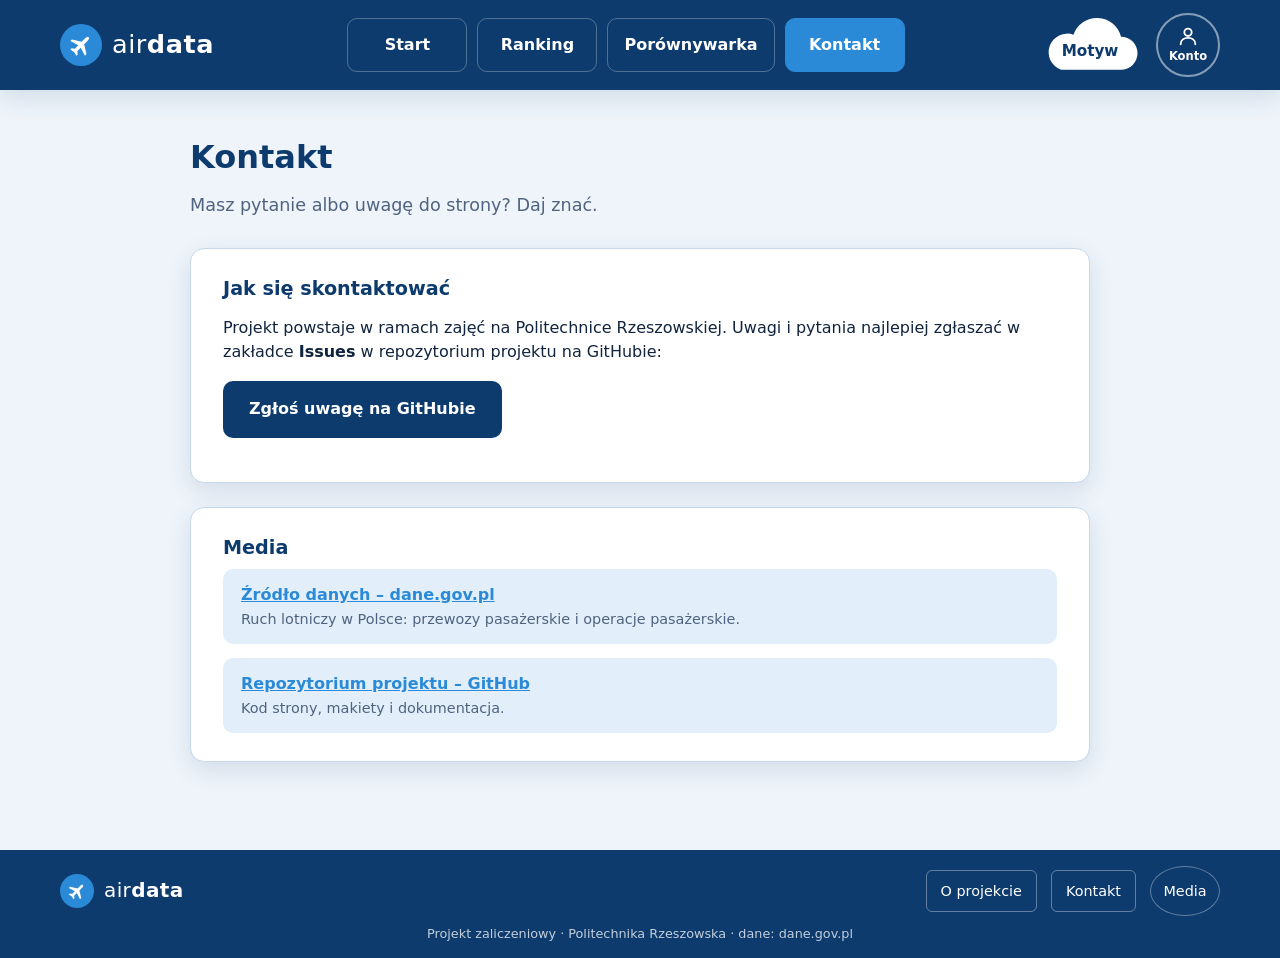
==== kontakt.html @ 06a41298 "Add page structure and navigation (stage 1) Add six HTML pages with shared header and footer, styles" ====
<!DOCTYPE html>
<html lang="pl">
<head>
  <meta charset="UTF-8">
  <meta name="viewport" content="width=device-width, initial-scale=1">
  <title>Kontakt – airdata</title>
  <meta name="description" content="Kontakt oraz źródła danych projektu airdata.">
  <link rel="icon" href="img/favicon.svg" type="image/svg+xml">
  <link rel="stylesheet" href="css/style.css">
  <script src="js/menu.js" defer></script>
</head>
<body>
  <!-- NAGŁÓWEK: logo, menu, przyciski Motyw i Konto (taki sam na każdej stronie) -->
  <header class="site-header">
    <div class="header-inner">
      <a class="logo" href="index.html" aria-label="airdata – strona główna">
        <span class="logo-icon">
          <svg viewBox="0 0 24 24" aria-hidden="true"><g transform="rotate(45 12 12)"><path d="M12 2c1.2 0 1.6 1.4 1.6 2.6v4.9l7.9 4.8v2.1l-7.9-2.4v4.4l2.4 1.9V22L12 21.1 8 22v-1.7l2.4-1.9v-4.4l-7.9 2.4v-2.1l7.9-4.8V4.6C10.4 3.4 10.8 2 12 2z"/></g></svg>
        </span>
        <span class="logo-text">air<strong>data</strong></span>
      </a>

      <!-- Przycisk ☰ widoczny tylko na telefonie -->
      <button class="menu-btn" type="button" aria-label="Menu" aria-expanded="false" aria-controls="main-nav">☰</button>

      <nav class="main-nav" id="main-nav" aria-label="Menu główne">
        <a class="nav-link" href="index.html">Start</a>
        <a class="nav-link" href="ranking.html">Ranking</a>
        <a class="nav-link" href="porownywarka.html">Porównywarka</a>
        <a class="nav-link" href="kontakt.html" aria-current="page">Kontakt</a>
      </nav>

      <div class="header-actions">
        <!-- Motyw: przycisk w kształcie chmurki, panel dojdzie w etapie 8 -->
        <button class="theme-btn" type="button" title="Wybór motywu pojawi się w etapie 8">
          <svg class="cloud-shape" viewBox="0 0 100 60" aria-hidden="true">
            <path d="M22 54H80A16 16 0 0 0 80 22A24 24 0 0 0 34 20A18 18 0 0 0 22 54Z"/>
          </svg>
          <span class="theme-btn-label">Motyw</span>
        </button>

        <!-- Konto: okrągły przycisk, logowanie dojdzie w etapie 9 -->
        <button class="account-btn" type="button" title="Logowanie pojawi się w etapie 9">
          <svg viewBox="0 0 24 24" aria-hidden="true">
            <circle cx="12" cy="8" r="4"/>
            <path d="M4 21c0-4.4 3.6-7 8-7s8 2.6 8 7"/>
          </svg>
          <span>Konto</span>
        </button>
      </div>
    </div>
  </header>

  <main class="main page">
    <div class="page-head">
      <h1>Kontakt</h1>
      <p class="lead">Masz pytanie albo uwagę do strony? Daj znać.</p>
    </div>

    <section class="panel" aria-labelledby="kontakt-tytul">
      <h2 class="panel-title" id="kontakt-tytul">Jak się skontaktować</h2>
      <p>
        Projekt powstaje w ramach zajęć na Politechnice Rzeszowskiej. Uwagi i pytania
        najlepiej zgłaszać w zakładce <strong>Issues</strong> w repozytorium projektu
        na GitHubie:
      </p>
      <p>
        <a class="btn btn-primary" href="https://github.com/PanBombelski/airdata-passenger-stats/issues">Zgłoś uwagę na GitHubie</a>
      </p>
    </section>

    <!-- MEDIA: tu prowadzi okrągły przycisk „Media” ze stopki -->
    <section class="panel" id="media" aria-labelledby="media-tytul">
      <h2 class="panel-title" id="media-tytul">Media</h2>
      <ul class="link-list">
        <li>
          <a href="https://dane.gov.pl/pl/dataset/3791,ruch-lotniczy-w-polsce-przewozy-pasazerskie-operac/resource/55624/table?page=1&amp;per_page=20&amp;q=&amp;sort=">Źródło danych – dane.gov.pl</a>
          <span>Ruch lotniczy w Polsce: przewozy pasażerskie i operacje pasażerskie.</span>
        </li>
        <li>
          <a href="https://github.com/PanBombelski/airdata-passenger-stats">Repozytorium projektu – GitHub</a>
          <span>Kod strony, makiety i dokumentacja.</span>
        </li>
      </ul>
    </section>
  </main>

  <!-- STOPKA: logo, O projekcie, Kontakt, Media (taka sama na każdej stronie) -->
  <footer class="site-footer">
    <div class="footer-inner">
      <a class="logo logo--footer" href="index.html" aria-label="airdata – strona główna">
        <span class="logo-icon">
          <svg viewBox="0 0 24 24" aria-hidden="true"><g transform="rotate(45 12 12)"><path d="M12 2c1.2 0 1.6 1.4 1.6 2.6v4.9l7.9 4.8v2.1l-7.9-2.4v4.4l2.4 1.9V22L12 21.1 8 22v-1.7l2.4-1.9v-4.4l-7.9 2.4v-2.1l7.9-4.8V4.6C10.4 3.4 10.8 2 12 2z"/></g></svg>
        </span>
        <span class="logo-text">air<strong>data</strong></span>
      </a>

      <nav class="footer-nav" aria-label="Stopka">
        <a class="footer-link" href="index.html#o-projekcie">O projekcie</a>
        <a class="footer-link" href="kontakt.html">Kontakt</a>
        <a class="footer-link footer-link--round" href="kontakt.html#media">Media</a>
      </nav>
    </div>
    <p class="footer-note">Projekt zaliczeniowy · Politechnika Rzeszowska · dane: dane.gov.pl</p>
  </footer>
</body>
</html>
---- css/style.css ----
/* =========================================================
   airdata – arkusz stylów
   Kolory są zapisane jako zmienne CSS. Dzięki temu motyw
   ciemny (etap 8) podmienia tylko wartości zmiennych.
   ========================================================= */

/* ---------- 1. KOLORY: motyw jasny (domyślny) ---------- */
:root {
  --bg: #eef4fa;              /* tło strony – jasne niebo */
  --surface: #ffffff;         /* tło kart i paneli */
  --surface-alt: #e2eef9;     /* tło wyróżnionych elementów */
  --text: #10243e;            /* główny kolor tekstu */
  --text-muted: #4f6380;      /* tekst pomocniczy */
  --primary: #0d3b6e;         /* granat – kolor przewodni */
  --primary-hover: #0a2e57;
  --on-primary: #ffffff;      /* tekst na granatowym tle */
  --accent: #2b8ad8;          /* błękit nieba – akcent */
  --accent-soft: #d6eafb;     /* bardzo jasny błękit */
  --border: #c6d8ea;          /* obramowania */
  --header-bg: #0d3b6e;       /* tło nagłówka i stopki */
  --header-text: #ffffff;
  --header-link-hover: rgba(255, 255, 255, 0.14);
  --cloud: #ffffff;           /* wypełnienie chmurki „Motyw” */
  --cloud-text: #0d3b6e;
  --note-bg: #fff6e0;         /* tło uwag (jak światła pasa startowego) */
  --note-border: #f2a33a;
  --focus: #f2a33a;           /* obwódka elementu wybranego klawiszem Tab */
  --shadow: 0 8px 24px rgba(13, 59, 110, 0.12);
  --radius: 14px;             /* zaokrąglenie rogów */
  --radius-big: 40px;         /* zaokrąglenie dużego pola na stronie Start */
}

/* ---------- 2. KOLORY: motyw ciemny (grafit) ----------
   Na razie nieużywany. W etapie 8 skrypt theme.js doda do <html>
   atrybut data-theme="dark" i wtedy zadziałają te wartości. */
:root[data-theme="dark"] {
  --bg: #15191f;
  --surface: #1e242c;
  --surface-alt: #27303b;
  --text: #e6edf5;
  --text-muted: #9fb0c4;
  --primary: #5bb0f0;
  --primary-hover: #7cc1f4;
  --on-primary: #0d1620;
  --accent: #5bb0f0;
  --accent-soft: #1f3550;
  --border: #36414e;
  --header-bg: #0f1419;
  --header-text: #e6edf5;
  --header-link-hover: rgba(255, 255, 255, 0.08);
  --cloud: #27303b;
  --cloud-text: #e6edf5;
  --note-bg: #2c2618;
  --note-border: #c98a2e;
  --focus: #f2a33a;
  --shadow: 0 8px 24px rgba(0, 0, 0, 0.35);
}

/* ---------- 3. PODSTAWY ---------- */
*,
*::before,
*::after {
  box-sizing: border-box; /* szerokość elementu obejmuje ramkę i odstęp */
}

html {
  scroll-behavior: smooth; /* płynne przewijanie do #o-projekcie i #media */
}

body {
  margin: 0;
  min-height: 100vh;
  display: flex;
  flex-direction: column; /* stopka zawsze na dole ekranu */
  font-family: "Segoe UI", system-ui, -apple-system, Roboto, Arial, sans-serif;
  font-size: 16px;
  line-height: 1.55;
  color: var(--text);
  background: var(--bg);
}

h1,
h2,
h3 {
  line-height: 1.2;
  margin: 0 0 0.5em;
}

a {
  color: var(--accent);
}

img,
svg {
  display: block;
  max-width: 100%;
}

/* Wyraźna obwódka przy poruszaniu się klawiszem Tab */
a:focus-visible,
button:focus-visible {
  outline: 3px solid var(--focus);
  outline-offset: 3px;
}

/* ---------- 4. NAGŁÓWEK ---------- */
.site-header {
  position: relative; /* punkt odniesienia dla rozwijanego menu na telefonie */
  background: var(--header-bg);
  color: var(--header-text);
  box-shadow: var(--shadow);
}

.header-inner {
  max-width: 1200px;
  margin: 0 auto;
  min-height: 90px;
  padding: 12px 20px;
  display: flex;
  align-items: center;
  gap: 16px;
}

/* Logo: ikona samolotu + napis „airdata” */
.logo {
  display: inline-flex;
  align-items: center;
  gap: 10px;
  color: var(--header-text);
  text-decoration: none;
  flex-shrink: 0;
}

.logo-icon {
  width: 42px;
  height: 42px;
  border-radius: 50%;
  background: var(--accent);
  display: grid;
  place-items: center;
}

.logo-icon svg {
  width: 26px;
  height: 26px;
  fill: #ffffff;
}

.logo-text {
  font-size: 1.6rem;
  font-weight: 300;
  letter-spacing: 0.02em;
}

.logo-text strong {
  font-weight: 700;
}

/* Menu główne (komputer): przyciski obok siebie */
.main-nav {
  display: flex;
  gap: 10px;
  margin-left: auto; /* przesuwa menu na środek-prawo, jak na makiecie */
}

.nav-link {
  min-width: 120px;
  padding: 14px 16px;
  border: 1px solid rgba(255, 255, 255, 0.28);
  border-radius: 10px;
  color: var(--header-text);
  text-align: center;
  text-decoration: none;
  font-weight: 600;
  transition: background 0.2s;
}

.nav-link:hover {
  background: var(--header-link-hover);
}

/* Podświetlenie strony, na której jesteśmy */
.nav-link[aria-current="page"] {
  background: var(--accent);
  border-color: var(--accent);
  color: #ffffff;
}

/* Przycisk ☰ – na komputerze ukryty */
.menu-btn {
  display: none;
  width: 44px;
  height: 44px;
  border: 1px solid rgba(255, 255, 255, 0.35);
  border-radius: 10px;
  background: transparent;
  color: var(--header-text);
  font-size: 1.5rem;
  line-height: 1;
  cursor: pointer;
}

/* Prawa strona nagłówka: Motyw i Konto */
.header-actions {
  display: flex;
  align-items: center;
  gap: 14px;
  margin-left: auto;
}

/* Wspólne ustawienia przycisków w nagłówku */
.theme-btn,
.account-btn {
  font: inherit;
  cursor: pointer;
}

/* Motyw – przycisk w kształcie chmurki */
.theme-btn {
  position: relative;
  width: 104px;
  height: 62px;
  padding: 0;
  border: none;
  background: transparent;
}

.cloud-shape {
  position: absolute;
  inset: 0;
  width: 100%;
  height: 100%;
  fill: var(--cloud);
  transition: transform 0.2s;
}

.theme-btn:hover .cloud-shape {
  transform: translateY(-2px); /* chmurka lekko „unosi się” */
}

.theme-btn-label {
  position: relative; /* napis nad chmurką */
  display: block;
  padding-top: 14px;
  color: var(--cloud-text);
  font-weight: 700;
  font-size: 0.95rem;
}

/* Konto – okrągły przycisk */
.account-btn {
  width: 64px;
  height: 64px;
  border-radius: 50%;
  border: 2px solid rgba(255, 255, 255, 0.5);
  background: transparent;
  color: var(--header-text);
  display: flex;
  flex-direction: column;
  align-items: center;
  justify-content: center;
  gap: 1px;
  font-size: 0.72rem;
  font-weight: 600;
  transition: background 0.2s;
}

.account-btn:hover {
  background: var(--header-link-hover);
}

.account-btn svg {
  width: 22px;
  height: 22px;
  fill: none;
  stroke: currentColor;
  stroke-width: 2;
  stroke-linecap: round;
}

/* ---------- 5. TREŚĆ STRONY ---------- */
.main {
  flex: 1; /* treść wypełnia miejsce między nagłówkiem a stopką */
  width: 100%;
  max-width: 1200px;
  margin: 0 auto;
  padding: 48px 20px 64px;
}

/* Przyciski ogólne */
.btn {
  display: inline-flex;
  align-items: center;
  justify-content: center;
  gap: 8px;
  padding: 14px 24px;
  border-radius: 10px;
  border: 2px solid transparent;
  font: inherit;
  font-weight: 700;
  text-decoration: none;
  cursor: pointer;
  transition: background 0.2s, transform 0.2s;
}

.btn-primary {
  background: var(--primary);
  color: var(--on-primary);
}

.btn-primary:hover {
  background: var(--primary-hover);
  transform: translateY(-1px);
}

.btn-secondary {
  background: var(--surface);
  color: var(--primary);
  border-color: var(--primary);
}

.btn:disabled {
  opacity: 0.5;
  cursor: not-allowed;
  transform: none;
}

/* ---------- 6. STRONA START: duże pole (hero) ---------- */
.hero {
  max-width: 840px;
  margin: 0 auto;
  padding: 44px 48px;
  display: grid;
  grid-template-columns: 1fr 260px; /* tekst po lewej, obrazek po prawej */
  gap: 32px;
  align-items: center;
  background: var(--surface);
  border: 1px solid var(--border);
  border-radius: var(--radius-big);
  box-shadow: var(--shadow);
}

.hero-text {
  display: flex;
  flex-direction: column;
  gap: 18px;
}

.hero-desc {
  padding: 22px 24px;
  border-radius: 20px;
  background: var(--surface-alt);
}

.hero-desc h1 {
  font-size: 1.75rem;
  color: var(--primary);
}

.hero-desc p {
  margin: 0;
  color: var(--text-muted);
}

.hero-desc .eyebrow {
  margin-bottom: 6px;
  font-size: 0.8rem;
  font-weight: 700;
  letter-spacing: 0.08em;
  text-transform: uppercase;
  color: var(--accent);
}

.hero-link {
  font-size: 1.05rem;
}

.hero-img img {
  width: 100%;
  height: auto;
  border-radius: 20px;
}

/* ---------- 7. STRONA START: cztery kafelki ---------- */
.tiles {
  max-width: 900px;
  margin: 72px auto 0;
  display: grid;
  grid-template-columns: repeat(4, 1fr);
  gap: 24px;
}

.tile {
  min-height: 130px;
  padding: 18px;
  display: flex;
  flex-direction: column;
  align-items: center;
  justify-content: flex-start; /* ikony i nazwy w jednej linii we wszystkich kafelkach */
  gap: 6px;
  text-align: center;
  text-decoration: none;
  color: var(--text);
  background: var(--surface);
  border: 1px solid var(--border);
  border-radius: 18px;
  box-shadow: var(--shadow);
  transition: transform 0.2s, border-color 0.2s;
}

.tile:hover {
  transform: translateY(-4px); /* kafelek „startuje” do góry */
  border-color: var(--accent);
}

.tile-icon {
  width: 44px;
  height: 44px;
  border-radius: 12px;
  display: grid;
  place-items: center;
  background: var(--accent-soft);
  color: var(--primary);
}

.tile-icon svg {
  width: 26px;
  height: 26px;
  fill: none;
  stroke: currentColor;
  stroke-width: 2;
  stroke-linecap: round;
  stroke-linejoin: round;
}

.tile-title {
  font-weight: 700;
  font-size: 1.1rem;
}

.tile-desc {
  font-size: 0.85rem;
  color: var(--text-muted);
}

/* ---------- 8. PANELE (karty z treścią) ---------- */
.panel {
  max-width: 900px;
  margin: 0 auto 24px;
  padding: 28px 32px;
  background: var(--surface);
  border: 1px solid var(--border);
  border-radius: var(--radius);
  box-shadow: var(--shadow);
}

.panel-title {
  font-size: 1.2rem;
  color: var(--primary);
}

/* Miejsce na przyszłe funkcje (ramka z przerywaną linią) */
.placeholder {
  margin: 0 0 16px;
  padding: 28px 16px;
  text-align: center;
  color: var(--text-muted);
  border: 2px dashed var(--border);
  border-radius: 10px;
}

/* Uwaga o podwójnym liczeniu pasażerów */
.note {
  margin: 0 0 16px;
  padding: 12px 16px;
  font-size: 0.9rem;
  background: var(--note-bg);
  border-left: 4px solid var(--note-border);
  border-radius: 6px;
}

/* Sekcja „O projekcie” na stronie Start */
.about {
  margin-top: 72px;
  scroll-margin-top: 20px;
}

.about h2 {
  color: var(--primary);
}

.facts {
  list-style: none;
  margin: 20px 0;
  padding: 0;
  display: flex;
  flex-wrap: wrap;
  gap: 12px;
}

.facts li {
  padding: 10px 18px;
  border-radius: 999px;
  background: var(--accent-soft);
}

.facts strong {
  color: var(--primary);
}

/* Nagłówek podstron */
.page-head {
  max-width: 900px;
  margin: 0 auto 28px;
}

.page-head h1 {
  font-size: 2rem;
  color: var(--primary);
}

.lead {
  margin: 0;
  font-size: 1.1rem;
  color: var(--text-muted);
}

/* Lista odnośników w sekcji Media */
.link-list {
  list-style: none;
  margin: 0;
  padding: 0;
  display: grid;
  gap: 14px;
}

.link-list li {
  padding: 14px 18px;
  border-radius: 10px;
  background: var(--surface-alt);
}

.link-list a {
  font-weight: 700;
}

.link-list span {
  display: block;
  font-size: 0.9rem;
  color: var(--text-muted);
}

#media {
  scroll-margin-top: 20px;
}

/* ---------- 9. STOPKA ---------- */
.site-footer {
  background: var(--header-bg);
  color: var(--header-text);
}

.footer-inner {
  max-width: 1200px;
  margin: 0 auto;
  padding: 16px 20px 8px;
  display: flex;
  align-items: center;
  gap: 16px;
}

/* Mniejsze logo w stopce */
.logo--footer .logo-icon {
  width: 34px;
  height: 34px;
}

.logo--footer .logo-icon svg {
  width: 20px;
  height: 20px;
}

.logo--footer .logo-text {
  font-size: 1.25rem;
}

.footer-nav {
  margin-left: auto; /* linki stopki po prawej stronie */
  display: flex;
  align-items: center;
  gap: 14px;
}

.footer-link {
  padding: 9px 14px;
  border: 1px solid rgba(255, 255, 255, 0.35);
  border-radius: 6px;
  color: var(--header-text);
  text-decoration: none;
  font-size: 0.9rem;
  transition: background 0.2s;
}

.footer-link:hover {
  background: var(--header-link-hover);
}

/* „Media” – owalny przycisk, jak na makiecie */
.footer-link--round {
  width: 70px;
  height: 50px;
  padding: 0;
  border-radius: 50%;
  display: grid;
  place-items: center;
}

.footer-note {
  margin: 0;
  padding: 0 20px 14px;
  text-align: center;
  font-size: 0.8rem;
  opacity: 0.75;
}

/* ---------- 10. TELEFON (ekran do 760 px szerokości) ---------- */
@media (max-width: 760px) {
  .header-inner {
    min-height: 60px;
    padding: 8px 10px;
    gap: 10px;
  }

  .logo-icon {
    width: 34px;
    height: 34px;
  }

  .logo-icon svg {
    width: 20px;
    height: 20px;
  }

  .logo-text {
    font-size: 1.3rem;
  }

  /* ☰ widoczny obok logo */
  .menu-btn {
    display: block;
  }

  /* Menu schowane, dopóki nie klikniemy ☰ */
  .main-nav {
    display: none;
    position: absolute;
    top: 100%;
    left: 0;
    right: 0;
    z-index: 10;
    margin: 0;
    padding: 10px;
    flex-direction: column;
    gap: 8px;
    background: var(--header-bg);
    box-shadow: var(--shadow);
  }

  /* Klasę menu-open dodaje skrypt js/menu.js po kliknięciu ☰ */
  .site-header.menu-open .main-nav {
    display: flex;
  }

  .nav-link {
    min-width: 0;
    padding: 12px;
  }

  .header-actions {
    gap: 8px;
  }

  .theme-btn {
    width: 78px;
    height: 46px;
  }

  .theme-btn-label {
    padding-top: 10px;
    font-size: 0.8rem;
  }

  .account-btn {
    width: 48px;
    height: 48px;
    font-size: 0.6rem;
  }

  .account-btn svg {
    width: 16px;
    height: 16px;
  }

  .main {
    padding: 10px 10px 40px;
  }

  /* Start: obrazek na górze, pod nim tekst i odnośnik */
  .hero {
    grid-template-columns: 1fr;
    gap: 10px;
    padding: 0;
    background: none;
    border: none;
    box-shadow: none;
  }

  .hero-img {
    order: -1; /* obrazek przed tekstem */
  }

  .hero-img img {
    width: 100%;
    max-height: 300px;
    object-fit: cover;
    border: 1px solid var(--border);
  }

  .hero-desc {
    background: var(--surface);
    border: 1px solid var(--border);
  }

  .hero-desc h1 {
    font-size: 1.35rem;
  }

  .hero-link {
    align-self: center;
  }

  /* Kafelki jeden pod drugim, jako wąskie przyciski */
  .tiles {
    max-width: 280px;
    margin-top: 24px;
    grid-template-columns: 1fr;
    gap: 14px;
  }

  .tile {
    min-height: 48px;
    padding: 8px 14px;
    flex-direction: row;
    justify-content: center;
    border-radius: 12px;
  }

  .tile-icon {
    width: 32px;
    height: 32px;
    border-radius: 8px;
  }

  .tile-icon svg {
    width: 20px;
    height: 20px;
  }

  .tile-desc {
    display: none; /* na telefonie tylko nazwa funkcji */
  }

  .about {
    margin-top: 32px;
  }

  .panel {
    padding: 20px 16px;
  }

  .page-head {
    margin: 12px 4px 20px;
  }

  .page-head h1 {
    font-size: 1.6rem;
  }

  /* Stopka: logo po lewej, linki po prawej (mniejsze) */
  .footer-inner {
    padding: 12px 10px 6px;
    gap: 8px;
  }

  .logo--footer .logo-text {
    display: none; /* w wąskiej stopce zostaje sama ikona */
  }

  .footer-nav {
    gap: 6px;
  }

  .footer-link {
    padding: 8px 8px;
    font-size: 0.8rem;
  }

  .footer-link--round {
    width: 58px;
    height: 44px;
    padding: 0;
  }
}
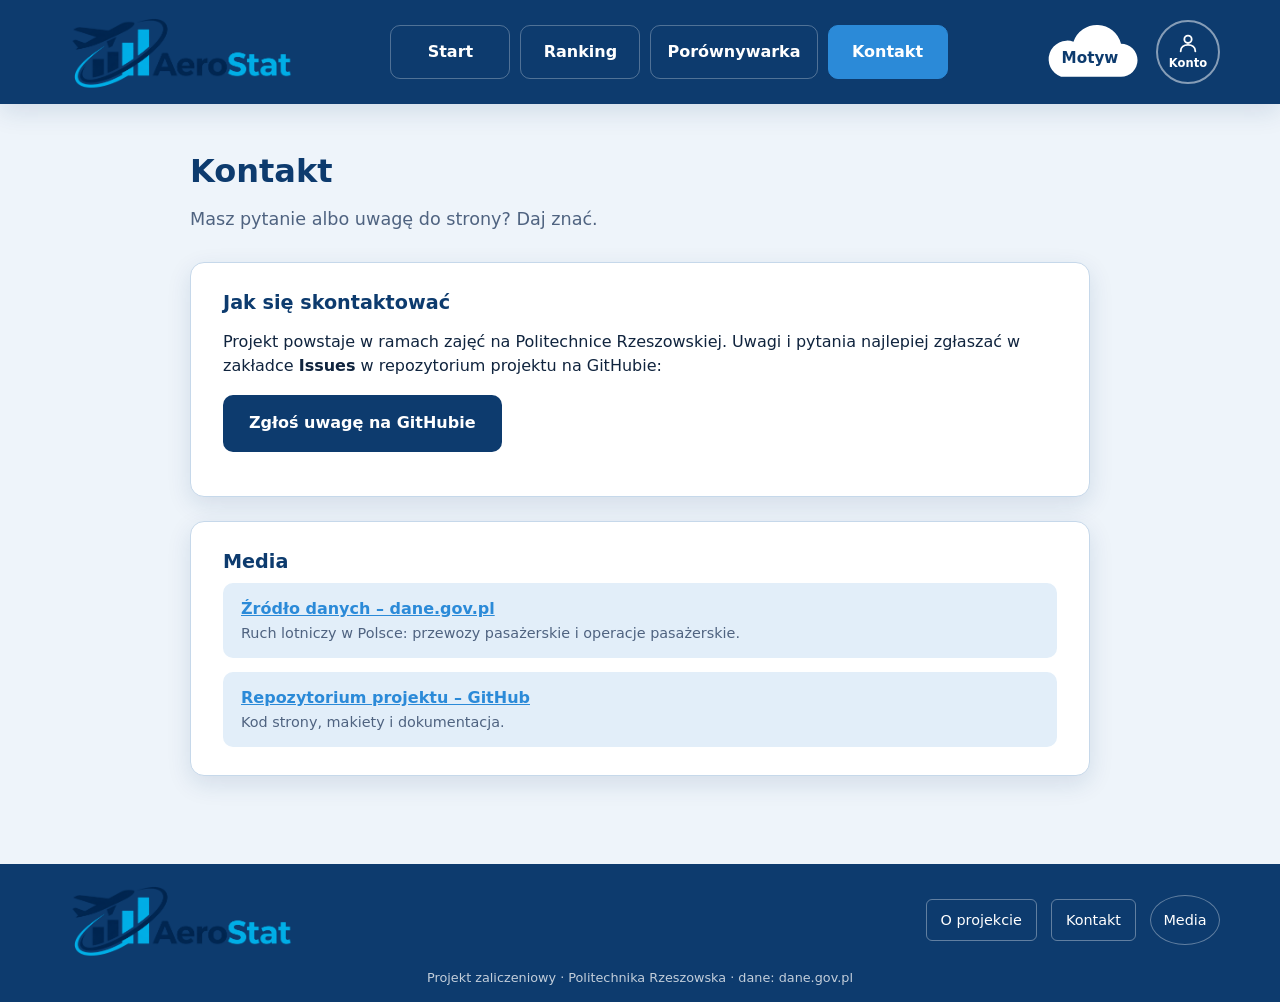
==== commit 814897e9: "Implement airport ranking, comparison, and seasonality analysis" ====
--- a/kontakt.html
+++ b/kontakt.html
@@ -13,12 +13,9 @@
   <!-- NAGŁÓWEK: logo, menu, przyciski Motyw i Konto (taki sam na każdej stronie) -->
   <header class="site-header">
     <div class="header-inner">
-      <a class="logo" href="index.html" aria-label="airdata – strona główna">
-        <span class="logo-icon">
-          <svg viewBox="0 0 24 24" aria-hidden="true"><g transform="rotate(45 12 12)"><path d="M12 2c1.2 0 1.6 1.4 1.6 2.6v4.9l7.9 4.8v2.1l-7.9-2.4v4.4l2.4 1.9V22L12 21.1 8 22v-1.7l2.4-1.9v-4.4l-7.9 2.4v-2.1l7.9-4.8V4.6C10.4 3.4 10.8 2 12 2z"/></g></svg>
-        </span>
-        <span class="logo-text">air<strong>data</strong></span>
-      </a>
+     <a class="logo" href="index.html" aria-label="AeroStat – strona główna">
+    <img src="img/logo.png" alt="AeroStat" class="logo-img">
+</a>
 
       <!-- Przycisk ☰ widoczny tylko na telefonie -->
       <button class="menu-btn" type="button" aria-label="Menu" aria-expanded="false" aria-controls="main-nav">☰</button>
@@ -88,12 +85,9 @@
   <!-- STOPKA: logo, O projekcie, Kontakt, Media (taka sama na każdej stronie) -->
   <footer class="site-footer">
     <div class="footer-inner">
-      <a class="logo logo--footer" href="index.html" aria-label="airdata – strona główna">
-        <span class="logo-icon">
-          <svg viewBox="0 0 24 24" aria-hidden="true"><g transform="rotate(45 12 12)"><path d="M12 2c1.2 0 1.6 1.4 1.6 2.6v4.9l7.9 4.8v2.1l-7.9-2.4v4.4l2.4 1.9V22L12 21.1 8 22v-1.7l2.4-1.9v-4.4l-7.9 2.4v-2.1l7.9-4.8V4.6C10.4 3.4 10.8 2 12 2z"/></g></svg>
-        </span>
-        <span class="logo-text">air<strong>data</strong></span>
-      </a>
+      <a class="logo logo--footer" href="index.html" aria-label="AeroStat – strona główna">
+    <img src="img/logo.png" alt="AeroStat" class="logo-img">
+</a>
 
       <nav class="footer-nav" aria-label="Stopka">
         <a class="footer-link" href="index.html#o-projekcie">O projekcie</a>
--- a/css/style.css
+++ b/css/style.css
@@ -811,3 +811,65 @@
     padding: 0;
   }
 }
+.logo-img {
+    height: 80px;
+    width: auto;
+    vertical-align: middle;
+}
+.ranking-filtry { display: flex; flex-wrap: wrap; gap: 18px; }
+.ranking-filtry label { display: flex; flex-direction: column; gap: 7px; font-weight: 600; }
+.ranking-filtry select { min-width: 170px; padding: 10px 12px; border: 1px solid var(--border); border-radius: 8px; color: var(--text); background: var(--surface); font: inherit; }
+.ranking-tabela-kontener { overflow-x: auto; margin: 16px 0 22px; }
+.ranking-tabela { width: 100%; border-collapse: collapse; }
+.ranking-tabela th, .ranking-tabela td { padding: 12px 10px; border-bottom: 1px solid var(--border); text-align: left; }
+.ranking-tabela th { color: var(--primary); }
+.ranking-liczba { text-align: right !important; font-variant-numeric: tabular-nums; white-space: nowrap; }
+.ranking-tabela td:last-child { width: 22%; min-width: 95px; }
+.ranking-slupek { height: 14px; border-radius: 4px; background: var(--accent); }
+@media (max-width: 760px) { .ranking-tabela { font-size: .85rem; } .ranking-tabela th, .ranking-tabela td { padding: 8px 5px; } }
+
+.por-filters { display:grid; grid-template-columns:repeat(3,minmax(0,1fr)); gap:16px; }
+.por-filters label { display:grid; gap:6px; font-weight:600; color:var(--text); }
+.por-filters select { width:100%; min-width:0; padding:12px; border:1px solid var(--border); border-radius:9px; background:var(--surface); color:var(--text); font:inherit; }
+.por-hint { margin:16px 0 0; font-size:.9rem; color:var(--text-muted); }
+#por-status { color:var(--text-muted); margin:0 0 14px; }
+.por-legend { display:flex; flex-wrap:wrap; gap:9px 20px; margin:0 0 14px; }
+.por-legend-item { display:inline-flex; align-items:center; gap:8px; font-size:.92rem; font-weight:600; }
+.por-legend-item i { width:12px; height:12px; border-radius:50%; flex:none; }
+.por-chart-scroll { width:100%; overflow-x:auto; background:var(--surface); border:1px solid var(--border); border-radius:12px; }
+#por-chart { display:block; min-width:600px; width:100%; height:auto; }
+.por-table-scroll { overflow-x:auto; max-height:360px; overflow-y:auto; margin:18px 0; }
+.por-table { border-collapse:collapse; width:100%; min-width:580px; font-size:.9rem; }
+.por-table th,.por-table td { text-align:left; padding:10px 12px; border-bottom:1px solid var(--border); }
+.por-table thead th { position:sticky; top:0; background:var(--surface-alt); color:var(--primary); }
+.por-table tr:nth-child(even) { background:var(--surface-alt); }
+@media(max-width:760px){ .por-filters{grid-template-columns:1fr;} }
+
+
+.season-filters { display:grid; grid-template-columns:repeat(3,minmax(0,1fr)); gap:16px; }
+.season-filters label { display:flex; flex-direction:column; gap:6px; font-weight:600; }
+.season-filters select { width:100%; min-width:0; padding:11px 12px; border:1px solid var(--border); border-radius:9px; background:var(--surface); color:var(--text); font:inherit; }
+#season-status { color:var(--text-muted); margin:0 0 15px; }
+.season-stats { display:grid; grid-template-columns:repeat(3,minmax(0,1fr)); gap:12px; margin-bottom:25px; }
+.season-stat { background:var(--surface-alt); border:1px solid var(--border); border-radius:12px; padding:14px; display:flex; flex-direction:column; gap:6px; }
+.season-stat-label { font-size:.85rem; color:var(--text-muted); }
+.season-stat-value { font-size:1.15rem; color:var(--text); overflow-wrap:anywhere; }
+.season-subtitle { color:var(--primary); font-size:1.1rem; margin:24px 0 12px; }
+.season-bars { display:grid; gap:14px; }
+.season-bar-row { display:grid; grid-template-columns:40px minmax(0,1fr) 125px; align-items:center; gap:12px; }
+.season-bar-label { font-weight:700; }
+.season-bar-track { height:26px; border-radius:7px; background:var(--surface-alt); overflow:hidden; }
+.season-bar-fill { height:100%; border-radius:7px; }
+.season-bar-number { text-align:right; font-variant-numeric:tabular-nums; }
+.season-share-wrap { display:flex; align-items:center; flex-wrap:wrap; gap:30px; }
+.season-donut { width:190px; height:190px; border-radius:50%; position:relative; display:grid; place-items:center; flex-shrink:0; }
+.season-donut::before { content:""; position:absolute; inset:38px; border-radius:50%; background:var(--surface); }
+.season-donut-center { z-index:1; font-size:1.4rem; font-weight:700; color:var(--text); }
+.season-legend { display:grid; gap:10px; }
+.season-legend-item { display:flex; gap:9px; align-items:center; }
+.season-legend-dot { width:14px; height:14px; border-radius:4px; display:inline-block; }
+.season-table-scroll { overflow-x:auto; }
+.season-table { width:100%; border-collapse:collapse; }
+.season-table th,.season-table td { padding:11px 10px; text-align:left; border-bottom:1px solid var(--border); }
+.season-table th { background:var(--surface-alt); color:var(--text); }
+@media(max-width:760px) { .season-filters,.season-stats {grid-template-columns:1fr;} .season-bar-row {grid-template-columns:30px minmax(0,1fr) 90px; gap:6px; font-size:.85rem;} .season-donut {width:160px;height:160px;} }
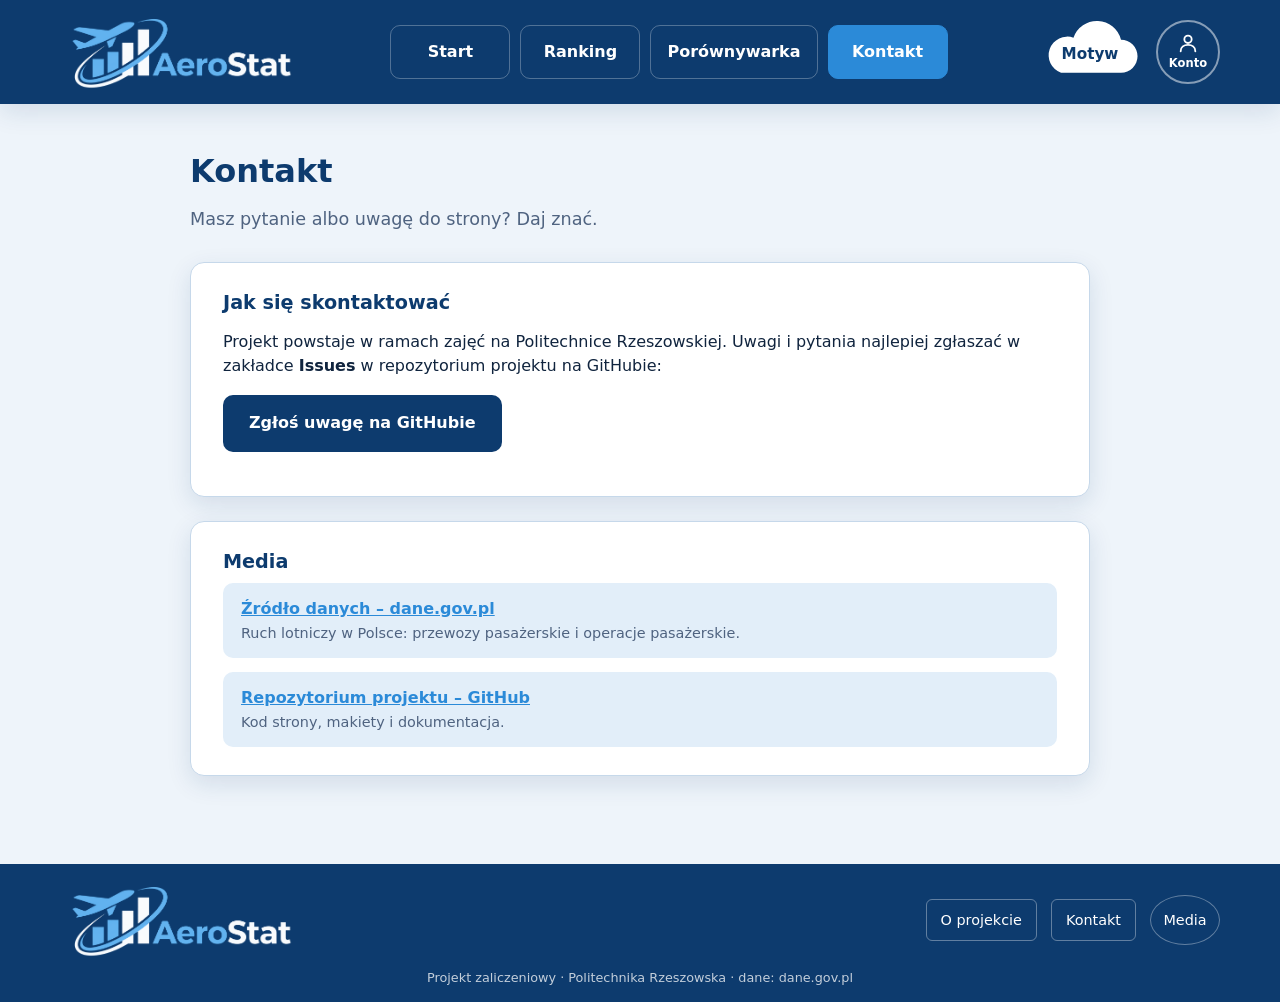
==== commit 1acab774: "Add account panel, favorite airports and recolor logo (stage 9) Add a Konto panel with login, logout" ====
--- a/kontakt.html
+++ b/kontakt.html
@@ -7,14 +7,17 @@
   <meta name="description" content="Kontakt oraz źródła danych projektu airdata.">
   <link rel="icon" href="img/favicon.svg" type="image/svg+xml">
   <link rel="stylesheet" href="css/style.css">
+  <script src="js/theme.js"></script>
   <script src="js/menu.js" defer></script>
+  <script src="js/konto.js" defer></script>
 </head>
 <body>
   <!-- NAGŁÓWEK: logo, menu, przyciski Motyw i Konto (taki sam na każdej stronie) -->
   <header class="site-header">
     <div class="header-inner">
      <a class="logo" href="index.html" aria-label="AeroStat – strona główna">
-    <img src="img/logo.png" alt="AeroStat" class="logo-img">
+    <img src="img/logo-jasny.png" alt="Logo AeroStat" class="logo-img logo-img--jasny">
+    <img src="img/logo-ciemny.png" alt="Logo AeroStat" class="logo-img logo-img--ciemny">
 </a>
 
       <!-- Przycisk ☰ widoczny tylko na telefonie -->
@@ -28,22 +31,80 @@
       </nav>
 
       <div class="header-actions">
-        <!-- Motyw: przycisk w kształcie chmurki, panel dojdzie w etapie 8 -->
-        <button class="theme-btn" type="button" title="Wybór motywu pojawi się w etapie 8">
-          <svg class="cloud-shape" viewBox="0 0 100 60" aria-hidden="true">
-            <path d="M22 54H80A16 16 0 0 0 80 22A24 24 0 0 0 34 20A18 18 0 0 0 22 54Z"/>
-          </svg>
-          <span class="theme-btn-label">Motyw</span>
-        </button>
+        <!-- MOTYW: chmurka otwiera panel z wyglądem (obsługuje js/theme.js) -->
+        <div class="theme-wrap">
+          <button class="theme-btn" type="button" aria-expanded="false" aria-controls="theme-panel">
+            <svg class="cloud-shape" viewBox="0 0 100 60" aria-hidden="true">
+              <path d="M22 54H80A16 16 0 0 0 80 22A24 24 0 0 0 34 20A18 18 0 0 0 22 54Z"/>
+            </svg>
+            <span class="theme-btn-label">Motyw</span>
+          </button>
 
-        <!-- Konto: okrągły przycisk, logowanie dojdzie w etapie 9 -->
-        <button class="account-btn" type="button" title="Logowanie pojawi się w etapie 9">
-          <svg viewBox="0 0 24 24" aria-hidden="true">
-            <circle cx="12" cy="8" r="4"/>
-            <path d="M4 21c0-4.4 3.6-7 8-7s8 2.6 8 7"/>
-          </svg>
-          <span>Konto</span>
-        </button>
+          <div class="theme-panel" id="theme-panel" role="group" aria-labelledby="theme-panel-title" hidden>
+            <h2 class="theme-panel-title" id="theme-panel-title">Wygląd strony</h2>
+
+            <p class="theme-panel-label">Motyw</p>
+            <div class="theme-options">
+              <button class="theme-option" type="button" data-motyw="light" aria-pressed="false">Jasny</button>
+              <button class="theme-option" type="button" data-motyw="dark" aria-pressed="false">Ciemny</button>
+              <button class="theme-option" type="button" data-motyw="system" aria-pressed="false">Jak system</button>
+            </div>
+
+            <p class="theme-panel-label">Wielkość liter</p>
+            <div class="theme-litery">
+              <button class="theme-litery-btn" type="button" id="litery-mniej" aria-label="Zmniejsz litery">A−</button>
+              <button class="theme-litery-btn" type="button" id="litery-reset" aria-label="Domyślna wielkość liter">A</button>
+              <button class="theme-litery-btn" type="button" id="litery-wiecej" aria-label="Powiększ litery">A+</button>
+            </div>
+
+            <p class="theme-panel-label">Czytnik</p>
+            <button class="theme-read" type="button" id="czytnik-btn" aria-pressed="false">Czytaj stronę na głos</button>
+            <p class="theme-panel-note" id="czytnik-status">Czyta tytuł i treść strony po polsku.</p>
+          </div>
+        </div>
+
+        <!-- KONTO: okrągły przycisk otwiera panel logowania (obsługuje js/konto.js) -->
+        <div class="account-wrap">
+          <button class="account-btn" type="button" aria-expanded="false" aria-controls="konto-panel">
+            <svg viewBox="0 0 24 24" aria-hidden="true">
+              <circle cx="12" cy="8" r="4"/>
+              <path d="M4 21c0-4.4 3.6-7 8-7s8 2.6 8 7"/>
+            </svg>
+            <span>Konto</span>
+          </button>
+
+          <div class="account-panel" id="konto-panel" role="group" aria-labelledby="konto-panel-title" hidden>
+            <h2 class="account-panel-title" id="konto-panel-title">Konto</h2>
+
+            <!-- Widok dla osoby, która nie jest zalogowana -->
+            <div id="konto-logowanie">
+              <form id="login-form" class="account-form" novalidate>
+                <label for="login-nazwa">Nazwa użytkownika</label>
+                <input id="login-nazwa" name="login" type="text" autocomplete="username">
+                <label for="login-haslo">Hasło</label>
+                <input id="login-haslo" name="haslo" type="password" autocomplete="current-password">
+                <button class="btn btn-primary" type="submit">Zaloguj</button>
+                <p class="account-error" id="login-blad" role="alert"></p>
+              </form>
+              <p class="account-hint">Nie masz konta? <a href="rejestracja.html">Załóż konto</a></p>
+            </div>
+
+            <!-- Widok dla osoby zalogowanej -->
+            <div id="konto-zalogowany" hidden>
+              <p class="account-hello">Zalogowano jako <strong id="konto-nazwa"></strong></p>
+              <h3 class="account-subtitle">Ulubione lotniska</h3>
+              <form id="ulubione-form" class="account-form">
+                <label for="ulubione-wybor">Wybierz lotnisko</label>
+                <select id="ulubione-wybor"></select>
+                <button class="btn btn-secondary" type="submit">Dodaj do ulubionych</button>
+              </form>
+              <ul class="account-favs" id="ulubione-lista"></ul>
+              <button class="btn btn-secondary account-logout" id="wyloguj-btn" type="button">Wyloguj</button>
+            </div>
+
+            <p class="account-message" id="konto-komunikat" role="status"></p>
+          </div>
+        </div>
       </div>
     </div>
   </header>
@@ -86,7 +147,8 @@
   <footer class="site-footer">
     <div class="footer-inner">
       <a class="logo logo--footer" href="index.html" aria-label="AeroStat – strona główna">
-    <img src="img/logo.png" alt="AeroStat" class="logo-img">
+    <img src="img/logo-jasny.png" alt="Logo AeroStat" class="logo-img logo-img--jasny">
+    <img src="img/logo-ciemny.png" alt="Logo AeroStat" class="logo-img logo-img--ciemny">
 </a>
 
       <nav class="footer-nav" aria-label="Stopka">
--- a/css/style.css
+++ b/css/style.css
@@ -24,6 +24,7 @@
   --cloud-text: #0d3b6e;
   --note-bg: #fff6e0;         /* tło uwag (jak światła pasa startowego) */
   --note-border: #f2a33a;
+  --danger: #b3261e;          /* komunikaty o błędzie */
   --focus: #f2a33a;           /* obwódka elementu wybranego klawiszem Tab */
   --shadow: 0 8px 24px rgba(13, 59, 110, 0.12);
   --radius: 14px;             /* zaokrąglenie rogów */
@@ -52,6 +53,7 @@
   --cloud-text: #e6edf5;
   --note-bg: #2c2618;
   --note-border: #c98a2e;
+  --danger: #ff8a80;
   --focus: #f2a33a;
   --shadow: 0 8px 24px rgba(0, 0, 0, 0.35);
 }
@@ -73,7 +75,7 @@
   display: flex;
   flex-direction: column; /* stopka zawsze na dole ekranu */
   font-family: "Segoe UI", system-ui, -apple-system, Roboto, Arial, sans-serif;
-  font-size: 16px;
+  font-size: 1rem; /* względnie do wielkości liter ustawianej w panelu Motyw */
   line-height: 1.55;
   color: var(--text);
   background: var(--bg);
@@ -239,12 +241,30 @@
 }
 
 .theme-btn-label {
-  position: relative; /* napis nad chmurką */
-  display: block;
-  padding-top: 14px;
+  position: absolute; /* napis leży na środku chmurki */
+  inset: 0;
+  display: flex;
+  align-items: center;
+  justify-content: center;
+  padding-top: 14px; /* przesuwa środek napisu w dół, do środka „ciała” chmurki */
   color: var(--cloud-text);
   font-weight: 700;
   font-size: 0.95rem;
+  line-height: 1;
+  pointer-events: none; /* kliknięcie przechodzi do całego przycisku */
+}
+
+/* Logo w dwóch wersjach kolorystycznych */
+.logo-img--ciemny {
+  display: none;
+}
+
+:root[data-theme="dark"] .logo-img--jasny {
+  display: none;
+}
+
+:root[data-theme="dark"] .logo-img--ciemny {
+  display: block;
 }
 
 /* Konto – okrągły przycisk */
@@ -471,12 +491,38 @@
 
 /* Uwaga o podwójnym liczeniu pasażerów */
 .note {
+  display: flex;
+  align-items: flex-start;
+  gap: 12px;
   margin: 0 0 16px;
-  padding: 12px 16px;
-  font-size: 0.9rem;
-  background: var(--note-bg);
-  border-left: 4px solid var(--note-border);
-  border-radius: 6px;
+  padding: 14px 18px;
+  font-size: 0.92rem;
+  line-height: 1.5;
+  color: var(--text);
+  background: var(--surface-alt);
+  border: 1px solid var(--border);
+  border-radius: 12px;
+}
+
+/* Okrągła ikona „i” przed treścią uwagi */
+.note::before {
+  content: "i";
+  flex: 0 0 auto;
+  width: 24px;
+  height: 24px;
+  margin-top: 1px;
+  border-radius: 50%;
+  display: grid;
+  place-items: center;
+  background: var(--primary);
+  color: var(--on-primary);
+  font-size: 0.85rem;
+  font-weight: 700;
+  font-style: normal;
+}
+
+.note strong {
+  color: var(--primary);
 }
 
 /* Sekcja „O projekcie” na stronie Start */
@@ -726,9 +772,18 @@
     border: 1px solid var(--border);
   }
 
-  .hero-desc {
+  /* Biały prostokąt obejmuje opis i przycisk „→ Ranking” */
+  .hero-text {
+    padding: 16px 16px 18px;
     background: var(--surface);
     border: 1px solid var(--border);
+    border-radius: 18px;
+    box-shadow: var(--shadow);
+  }
+
+  .hero-desc {
+    padding: 0;
+    background: none;
   }
 
   .hero-desc h1 {
@@ -737,6 +792,7 @@
 
   .hero-link {
     align-self: center;
+    margin-top: 4px;
   }
 
   /* Kafelki jeden pod drugim, jako wąskie przyciski */
@@ -873,3 +929,313 @@
 .season-table th,.season-table td { padding:11px 10px; text-align:left; border-bottom:1px solid var(--border); }
 .season-table th { background:var(--surface-alt); color:var(--text); }
 @media(max-width:760px) { .season-filters,.season-stats {grid-template-columns:1fr;} .season-bar-row {grid-template-columns:30px minmax(0,1fr) 90px; gap:6px; font-size:.85rem;} .season-donut {width:160px;height:160px;} }
+
+/* =========================================================
+   PANEL „MOTYW” (etap 8): kontener, wybór motywu,
+   wielkość liter i czytnik. Kolory biorą się ze zmiennych
+   :root, więc działają w motywie jasnym i ciemnym.
+   ========================================================= */
+
+/* Kontener chmurki i rozwijanego panelu */
+.theme-wrap {
+  position: relative;
+}
+
+/* Panel rozwijany pod chmurką */
+.theme-panel {
+  position: absolute;
+  top: calc(100% + 12px);
+  right: 0;
+  z-index: 50;
+  width: 300px;
+  max-width: calc(100vw - 20px);
+  padding: 18px;
+  display: flex;
+  flex-direction: column;
+  gap: 10px;
+  background: var(--surface);
+  color: var(--text);
+  border: 1px solid var(--border);
+  border-radius: var(--radius);
+  box-shadow: var(--shadow);
+}
+
+/* Atrybut hidden musi zawsze ukrywać panel, nawet gdy coś go ustawia inaczej */
+.theme-panel[hidden] {
+  display: none;
+}
+
+.theme-panel-title {
+  margin: 0 0 4px;
+  font-size: 1.05rem;
+  color: var(--primary);
+}
+
+.theme-panel-label {
+  margin: 8px 0 0;
+  font-size: 0.85rem;
+  font-weight: 700;
+  color: var(--text-muted);
+}
+
+/* Trzy opcje motywu obok siebie */
+.theme-options {
+  display: grid;
+  grid-template-columns: repeat(3, 1fr);
+  gap: 8px;
+}
+
+.theme-option,
+.theme-litery-btn,
+.theme-read {
+  font: inherit;
+  color: var(--text);
+  background: var(--surface-alt);
+  border: 2px solid var(--border);
+  border-radius: 10px;
+  cursor: pointer;
+  transition: background 0.2s, border-color 0.2s;
+}
+
+.theme-option {
+  padding: 10px 6px;
+  font-size: 0.9rem;
+  font-weight: 600;
+}
+
+/* Zaznaczona opcja motywu (aria-pressed="true" ustawia js/theme.js) */
+.theme-option[aria-pressed="true"] {
+  background: var(--primary);
+  border-color: var(--primary);
+  color: var(--on-primary);
+}
+
+.theme-option:hover,
+.theme-litery-btn:hover,
+.theme-read:hover {
+  border-color: var(--accent);
+}
+
+/* Trzy przyciski wielkości liter */
+.theme-litery {
+  display: grid;
+  grid-template-columns: repeat(3, 1fr);
+  gap: 8px;
+}
+
+.theme-litery-btn {
+  padding: 8px 6px;
+  font-weight: 700;
+}
+
+/* Najmniejsze „A−” jest mniejsze, a „A+” większe – tak wygląda sama idea */
+.theme-litery-btn:first-child { font-size: 0.85rem; }
+.theme-litery-btn:last-child  { font-size: 1.2rem; }
+
+/* Przycisk czytnika */
+.theme-read {
+  padding: 10px 12px;
+  font-weight: 700;
+}
+
+.theme-read[aria-pressed="true"] {
+  background: var(--accent);
+  border-color: var(--accent);
+  color: #ffffff;
+}
+
+.theme-panel-note {
+  margin: 0;
+  font-size: 0.8rem;
+  color: var(--text-muted);
+}
+
+/* Na telefonie panel mieści się w szerokości ekranu */
+@media (max-width: 760px) {
+  .theme-panel {
+    width: min(300px, calc(100vw - 20px));
+  }
+}
+
+/* Logo z obrazka (img/logo.png): na telefonie mniejsze, żeby zmieścił się cały nagłówek */
+@media (max-width: 760px) {
+  .logo-img {
+    height: 44px;
+  }
+
+  .logo--footer .logo-img {
+    height: 34px;
+  }
+}
+
+/* =========================================================
+   PANEL KONTO (logowanie, ulubione) i strona rejestracji
+   ========================================================= */
+
+.account-wrap {
+  position: relative; /* panel ustawiamy względem przycisku Konto */
+}
+
+.account-panel {
+  position: absolute;
+  top: calc(100% + 12px);
+  right: 0;
+  z-index: 50;
+  width: 320px;
+  max-width: calc(100vw - 20px);
+  max-height: calc(100vh - 120px);
+  overflow-y: auto; /* na niskim ekranie panel się przewija */
+  padding: 18px;
+  display: flex;
+  flex-direction: column;
+  gap: 12px;
+  background: var(--surface);
+  color: var(--text);
+  border: 1px solid var(--border);
+  border-radius: var(--radius);
+  box-shadow: var(--shadow);
+}
+
+.account-panel[hidden],
+#konto-zalogowany[hidden],
+#konto-logowanie[hidden],
+#rejestracja-sukces[hidden],
+#rejestracja-form[hidden] {
+  display: none;
+}
+
+.account-panel-title {
+  margin: 0;
+  font-size: 1.15rem;
+  color: var(--primary);
+}
+
+.account-subtitle {
+  margin: 4px 0 0;
+  font-size: 1rem;
+  color: var(--primary);
+}
+
+.account-hello {
+  margin: 0;
+}
+
+.account-hint {
+  margin: 0;
+  font-size: 0.92rem;
+  color: var(--text-muted);
+}
+
+.account-form {
+  display: flex;
+  flex-direction: column;
+  gap: 6px;
+}
+
+.account-form label {
+  font-size: 0.9rem;
+  font-weight: 600;
+  color: var(--text-muted);
+}
+
+.account-form input,
+.account-form select {
+  font: inherit;
+  padding: 10px 12px;
+  color: var(--text);
+  background: var(--bg);
+  border: 1px solid var(--border);
+  border-radius: 10px;
+}
+
+.account-form input:focus,
+.account-form select:focus {
+  outline: 3px solid var(--focus);
+  outline-offset: 1px;
+}
+
+.account-form .btn {
+  margin-top: 6px;
+}
+
+.account-error {
+  min-height: 1.3em;
+  margin: 0;
+  font-size: 0.9rem;
+  color: var(--danger);
+}
+
+.account-message {
+  min-height: 1.3em;
+  margin: 0;
+  font-size: 0.9rem;
+  color: var(--text-muted);
+}
+
+/* Lista ulubionych lotnisk */
+.account-favs {
+  list-style: none;
+  margin: 0;
+  padding: 0;
+  display: flex;
+  flex-direction: column;
+  gap: 8px;
+}
+
+.account-favs li {
+  display: flex;
+  align-items: center;
+  justify-content: space-between;
+  gap: 8px;
+  padding: 8px 12px;
+  font-size: 0.92rem;
+  background: var(--surface-alt);
+  border-radius: 10px;
+}
+
+.account-favs .konto-pusta {
+  background: none;
+  color: var(--text-muted);
+  padding-left: 0;
+}
+
+.konto-usun {
+  flex: 0 0 auto;
+  padding: 4px 10px;
+  font: inherit;
+  font-size: 0.8rem;
+  color: var(--primary);
+  background: var(--surface);
+  border: 1px solid var(--border);
+  border-radius: 8px;
+  cursor: pointer;
+}
+
+.account-logout {
+  width: 100%;
+}
+
+/* Strona rejestracji: formularz w środkowym panelu */
+.account-form--page {
+  max-width: 420px;
+  margin: 0 auto;
+  gap: 8px;
+}
+
+.account-form--page .btn {
+  align-self: flex-start;
+}
+
+.account-success {
+  max-width: 420px;
+  margin: 0 auto;
+  text-align: center;
+}
+
+/* Telefon: panel Konto mieści się na ekranie */
+@media (max-width: 760px) {
+  .account-panel {
+    width: calc(100vw - 20px);
+    right: -6px;
+  }
+}
